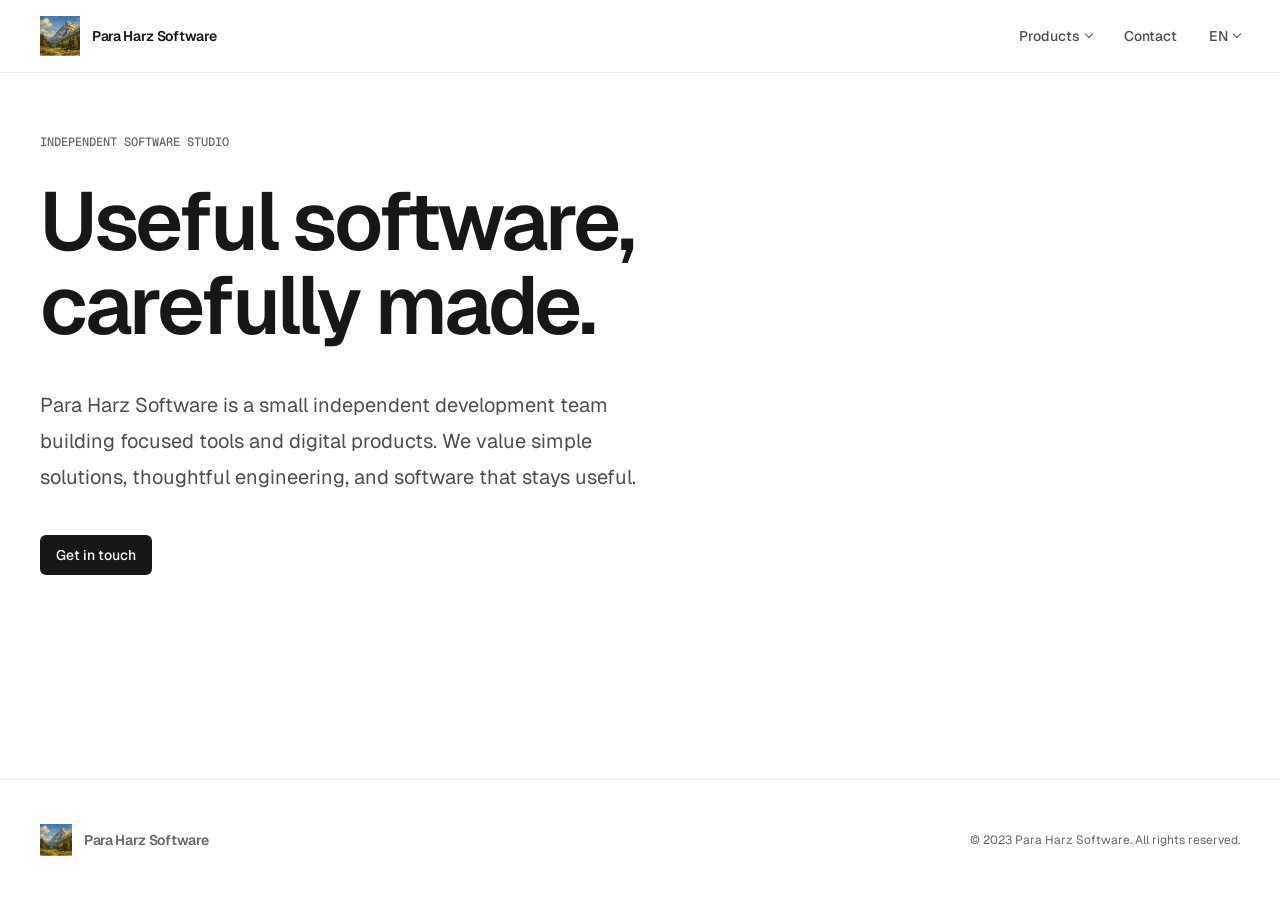
==== index.html @ f0044672 "Add files via upload" ====
<!doctype html>
<html lang="en">
<head>
  <meta charset="UTF-8">
  <meta name="viewport" content="width=device-width, initial-scale=1.0">
  <meta name="description" content="Para Harz Software is a small independent team building focused, dependable software.">
  <title>Para Harz Software — Independent software studio</title>
  <link rel="icon" type="image/x-icon" href="favicon.ico">
  <link rel="apple-touch-icon" href="images/Logo.PNG">
  <link rel="preconnect" href="https://fonts.googleapis.com">
  <link rel="preconnect" href="https://fonts.gstatic.com" crossorigin>
  <link href="https://fonts.googleapis.com/css2?family=Geist+Mono:wght@400;500&family=Geist:wght@400;500;600&display=swap" rel="stylesheet">
  <link rel="stylesheet" href="style.css">
</head>
<body>
  <header class="site-header">
    <nav class="nav container" aria-label="Main navigation">
      <a class="brand" href="#top" aria-label="Para Harz Software home">
        <img src="images/Logo.PNG" alt="" width="40" height="40">
        <span>Para Harz Software</span>
      </a>

      <button class="menu-toggle" type="button" aria-expanded="false" aria-controls="nav-links">
        <span class="sr-only">Open navigation menu</span>
        <span></span>
        <span></span>
      </button>

      <div class="nav-links" id="nav-links">
        <div class="nav-dropdown">
          <button class="dropdown-toggle" type="button" aria-expanded="false" aria-controls="products-menu">
            Products
            <span class="dropdown-chevron" aria-hidden="true"></span>
          </button>
          <div class="dropdown-menu" id="products-menu">
            <a href="products/tabryxdb.html">TabryxDB</a>
            <a href="products/taskcontroller.html">TaskController</a>
          </div>
        </div>
        <a href="mailto:hello@paraharz.com">Contact</a>
        <div class="nav-dropdown language-dropdown">
          <button class="dropdown-toggle" type="button" aria-expanded="false" aria-controls="language-menu">
            EN
            <span class="dropdown-chevron" aria-hidden="true"></span>
          </button>
          <div class="dropdown-menu" id="language-menu">
            <a href="index.html" lang="en" aria-current="page">English</a>
            <a href="de.html" lang="de">Deutsch</a>
          </div>
        </div>
      </div>
    </nav>
  </header>

  <main id="top">
    <section class="hero container">
      <p class="eyebrow">INDEPENDENT SOFTWARE STUDIO</p>
      <h1>Useful software,<br>carefully made.</h1>
      <p class="hero-copy">
        Para Harz Software is a small independent development team building focused tools and
        digital products. We value simple solutions, thoughtful engineering, and software that stays useful.
      </p>
      <div class="hero-actions">
        <a class="button button-primary" href="mailto:hello@paraharz.com">Get in touch</a>
      </div>
    </section>

  </main>

  <footer class="site-footer">
    <div class="container footer-inner">
      <div class="footer-brand">
        <img src="images/Logo.PNG" alt="" width="32" height="32">
        <span>Para Harz Software</span>
      </div>
      <p>© 2023 Para Harz Software. All rights reserved.</p>
    </div>
  </footer>

  <script src="main.js"></script>
</body>
</html>
---- style.css ----
:root {
  --color-primary: #171717;
  --color-background: #ffffff;
  --color-body: #4d4d4d;
  --color-muted: #666666;
  --color-line: #ebebeb;
  --color-focus: hsla(212, 100%, 48%, 1);
  --font-sans: "Geist", Arial, "Apple Color Emoji", "Segoe UI Emoji", "Segoe UI Symbol", sans-serif;
  --font-mono: "Geist Mono", ui-monospace, SFMono-Regular, "Roboto Mono", Menlo, Monaco, Consolas, monospace;
  --container: 1200px;
}

* {
  box-sizing: border-box;
}

html {
  scroll-behavior: smooth;
}

body {
  min-height: 100vh;
  min-height: 100svh;
  margin: 0;
  display: flex;
  flex-direction: column;
  background: var(--color-background);
  color: var(--color-primary);
  font-family: var(--font-sans);
  font-feature-settings: "liga" 1;
  -webkit-font-smoothing: antialiased;
}

main {
  flex: 1;
}

a {
  color: inherit;
  text-decoration: none;
}

button,
a {
  -webkit-tap-highlight-color: transparent;
}

a:focus-visible,
button:focus-visible {
  outline: 2px solid var(--color-focus);
  outline-offset: 3px;
}

.container {
  width: min(calc(100% - 64px), var(--container));
  margin-inline: auto;
}

.sr-only {
  position: absolute;
  width: 1px;
  height: 1px;
  padding: 0;
  margin: -1px;
  overflow: hidden;
  clip: rect(0, 0, 0, 0);
  white-space: nowrap;
  border: 0;
}

.site-header {
  position: sticky;
  top: 0;
  z-index: 20;
  background: rgba(255, 255, 255, 0.92);
  box-shadow: 0 1px 0 rgba(0, 0, 0, 0.08);
  backdrop-filter: blur(12px);
}

.nav {
  min-height: 72px;
  display: flex;
  align-items: center;
  justify-content: space-between;
}

.brand,
.footer-brand {
  display: inline-flex;
  align-items: center;
  gap: 12px;
  font-size: 14px;
  font-weight: 600;
  letter-spacing: -0.32px;
}

.brand img,
.footer-brand img {
  display: block;
  object-fit: cover;
}

.nav-links {
  display: flex;
  align-items: center;
  gap: 32px;
  font-size: 14px;
  font-weight: 500;
}

.nav-links > a:not(.nav-cta),
.dropdown-toggle {
  color: var(--color-body);
  transition: color 160ms ease;
}

.nav-links > a:not(.nav-cta):hover,
.dropdown-toggle:hover {
  color: var(--color-primary);
}

.nav-dropdown {
  position: relative;
}

.dropdown-toggle {
  padding: 0;
  border: 0;
  background: transparent;
  display: inline-flex;
  align-items: center;
  gap: 6px;
  font: inherit;
  cursor: pointer;
}

.dropdown-chevron {
  width: 6px;
  height: 6px;
  border-right: 1px solid currentColor;
  border-bottom: 1px solid currentColor;
  transform: translateY(-2px) rotate(45deg);
  transition: transform 160ms ease;
}

.dropdown-toggle[aria-expanded="true"] .dropdown-chevron {
  transform: translateY(2px) rotate(225deg);
}

.dropdown-menu {
  position: absolute;
  top: calc(100% + 16px);
  left: -16px;
  min-width: 184px;
  padding: 8px;
  display: none;
  background: var(--color-background);
  border-radius: 6px;
  box-shadow:
    0 0 0 1px rgba(0, 0, 0, 0.08),
    0 8px 24px rgba(0, 0, 0, 0.06);
}

.language-dropdown .dropdown-menu {
  right: -16px;
  left: auto;
  min-width: 144px;
}

.nav-dropdown.is-open .dropdown-menu {
  display: block;
}

.dropdown-menu a {
  display: block;
  padding: 10px 12px;
  border-radius: 4px;
  color: var(--color-primary);
  font-size: 14px;
  font-weight: 500;
}

.dropdown-menu a:hover {
  background: #fafafa;
}

.nav-cta,
.button-primary {
  display: inline-flex;
  align-items: center;
  justify-content: center;
  min-height: 40px;
  padding: 8px 16px;
  border-radius: 6px;
  background: var(--color-primary);
  color: var(--color-background);
  font-size: 14px;
  font-weight: 500;
  transition: background 160ms ease, transform 160ms ease;
}

.nav-cta:hover,
.button-primary:hover {
  background: #333333;
  transform: translateY(-1px);
}

.menu-toggle {
  display: none;
}

.hero {
  min-height: auto;
  padding-block: 64px;
  display: flex;
  flex-direction: column;
  justify-content: flex-start;
}

.eyebrow,
.section-label {
  margin: 0;
  color: var(--color-muted);
  font-family: var(--font-mono);
  font-size: 12px;
  font-weight: 500;
  line-height: 1;
  text-transform: uppercase;
}

.hero h1 {
  max-width: 1100px;
  margin: 32px 0 0;
  font-size: clamp(48px, 6.4vw, 88px);
  font-weight: 600;
  line-height: 1.02;
  letter-spacing: clamp(-4px, -0.04em, -2px);
}

.hero-copy {
  max-width: 620px;
  margin: 40px 0 0;
  color: var(--color-body);
  font-size: 20px;
  font-weight: 400;
  line-height: 1.8;
}

.hero-actions {
  display: flex;
  align-items: center;
  gap: 32px;
  margin-top: 40px;
}

.text-link {
  font-size: 14px;
  font-weight: 500;
}

.text-link span {
  display: inline-block;
  margin-left: 6px;
  transition: transform 160ms ease;
}

.text-link:hover span {
  transform: translateX(4px);
}

.hero-mark {
  margin-top: auto;
  padding-top: 80px;
  display: flex;
  justify-content: space-between;
  color: #808080;
  font-family: var(--font-mono);
  font-size: 12px;
  line-height: 1;
}

.section {
  padding-block: 120px;
  box-shadow: 0 -1px 0 rgba(0, 0, 0, 0.08);
  scroll-margin-top: 72px;
}

.statement {
  display: grid;
  grid-template-columns: 1fr 3fr;
  gap: 40px;
}

.statement-content {
  max-width: 780px;
}

.statement h2,
.section-heading h2,
.approach h2,
.contact h2 {
  margin: 0;
  font-size: clamp(40px, 5vw, 64px);
  font-weight: 600;
  line-height: 1.08;
  letter-spacing: -2.8px;
}

.statement-content p {
  max-width: 680px;
  margin: 40px 0 0;
  color: var(--color-body);
  font-size: 20px;
  line-height: 1.8;
}

.section-heading {
  display: grid;
  grid-template-columns: 1fr 3fr;
  gap: 40px;
  align-items: start;
  margin-bottom: 80px;
}

.service-list {
  box-shadow: 0 -1px 0 rgba(0, 0, 0, 0.08);
}

.service-row {
  display: grid;
  grid-template-columns: 1fr 2fr 2fr;
  gap: 40px;
  align-items: baseline;
  padding-block: 32px;
  box-shadow: 0 1px 0 rgba(0, 0, 0, 0.08);
}

.service-number {
  color: var(--color-muted);
  font-family: var(--font-mono);
  font-size: 12px;
}

.service-row h3 {
  margin: 0;
  font-size: 24px;
  font-weight: 600;
  line-height: 1.33;
  letter-spacing: -0.96px;
}

.service-row p {
  margin: 0;
  color: var(--color-body);
  font-size: 16px;
  line-height: 1.5;
}

.approach-grid {
  display: grid;
  grid-template-columns: 1fr 1fr;
  gap: 80px;
  margin-top: 80px;
}

.process-list {
  list-style: none;
  margin: 0;
  padding: 0;
  counter-reset: process;
  box-shadow: 0 -1px 0 rgba(0, 0, 0, 0.08);
}

.process-list li {
  display: grid;
  grid-template-columns: 1fr 2fr;
  gap: 32px;
  padding-block: 32px;
  box-shadow: 0 1px 0 rgba(0, 0, 0, 0.08);
}

.process-list span {
  font-size: 16px;
  font-weight: 600;
  letter-spacing: -0.32px;
}

.process-list p {
  margin: 0;
  color: var(--color-body);
  font-size: 16px;
  line-height: 1.5;
}

.contact-content {
  margin-top: 80px;
}

.contact-content a {
  display: inline-block;
  margin-top: 40px;
  color: var(--color-body);
  font-size: clamp(20px, 3vw, 32px);
  line-height: 1.25;
  letter-spacing: -1.28px;
  box-shadow: 0 1px 0 var(--color-body);
  transition: color 160ms ease;
}

.contact-content a:hover {
  color: var(--color-primary);
}

.site-footer {
  box-shadow: 0 -1px 0 rgba(0, 0, 0, 0.08);
}

.footer-inner {
  min-height: 120px;
  display: grid;
  grid-template-columns: 1fr auto;
  gap: 32px;
  align-items: center;
  color: var(--color-muted);
  font-size: 12px;
}

.footer-inner p {
  margin: 0;
}

.product-hero {
  min-height: auto;
  padding-block: 64px;
  display: flex;
  flex-direction: column;
  justify-content: flex-start;
}

.product-identity {
  display: flex;
  align-items: center;
  gap: 16px;
}

.product-symbol {
  width: 32px;
  height: 32px;
  display: inline-flex;
  align-items: center;
  justify-content: center;
  background: var(--color-primary);
  color: var(--color-background);
  font-family: var(--font-mono);
  font-size: 14px;
  font-weight: 500;
}

.product-identity p,
.product-status {
  margin: 0;
  color: var(--color-muted);
  font-family: var(--font-mono);
  font-size: 12px;
  font-weight: 500;
  line-height: 1;
}

.product-hero h1 {
  margin: 72px 0 0;
  font-size: clamp(48px, 7vw, 96px);
  font-weight: 600;
  line-height: 0.84;
  letter-spacing: -0.065em;
}

.product-tagline {
  margin: 56px 0 0;
  font-size: clamp(32px, 4vw, 48px);
  font-weight: 500;
  line-height: 1.08;
  letter-spacing: -2.4px;
}

.product-intro {
  margin-top: 48px;
  display: grid;
  grid-template-columns: minmax(0, 560px) auto;
  gap: 48px;
  align-items: end;
  justify-content: space-between;
}

.product-intro p {
  margin: 0;
  color: var(--color-body);
  font-size: 20px;
  line-height: 1.8;
}

.product-status {
  margin-top: auto;
  padding-top: 80px;
  display: flex;
  justify-content: space-between;
}

.product-overview {
  display: grid;
  grid-template-columns: 1fr 3fr;
  gap: 40px;
}

.product-overview-copy {
  max-width: 820px;
}

.product-overview h2,
.product-capabilities h2,
.product-contact h2 {
  margin: 0;
  font-size: clamp(40px, 5vw, 64px);
  font-weight: 600;
  line-height: 1.08;
  letter-spacing: -2.8px;
}

.product-overview-copy > p {
  max-width: 680px;
  margin: 40px 0 0;
  color: var(--color-body);
  font-size: 20px;
  line-height: 1.8;
}

.capability-list {
  display: grid;
  grid-template-columns: repeat(3, 1fr);
  box-shadow: 0 -1px 0 rgba(0, 0, 0, 0.08);
}

.capability-row {
  min-height: 320px;
  padding: 32px;
  display: flex;
  flex-direction: column;
  justify-content: space-between;
  box-shadow:
    1px 0 0 rgba(0, 0, 0, 0.08),
    0 1px 0 rgba(0, 0, 0, 0.08);
}

.capability-row:first-child {
  box-shadow:
    1px 0 0 rgba(0, 0, 0, 0.08),
    -1px 0 0 rgba(0, 0, 0, 0.08),
    0 1px 0 rgba(0, 0, 0, 0.08);
}

.capability-row > span {
  color: var(--color-muted);
  font-family: var(--font-mono);
  font-size: 12px;
}

.capability-row h3 {
  margin: 0;
  font-size: 24px;
  font-weight: 600;
  line-height: 1.33;
  letter-spacing: -0.96px;
}

.capability-row p {
  margin: 16px 0 0;
  color: var(--color-body);
  font-size: 16px;
  line-height: 1.5;
}

.product-principle {
  display: grid;
  grid-template-columns: 1fr 3fr;
  gap: 40px;
}

.product-principle blockquote {
  max-width: 880px;
  margin: 0;
  font-size: clamp(40px, 5vw, 64px);
  font-weight: 500;
  line-height: 1.15;
  letter-spacing: -2.8px;
}

.product-contact {
  display: grid;
  grid-template-columns: 1fr 3fr;
  gap: 40px;
}

.product-contact > div {
  max-width: 820px;
}

.product-contact a {
  display: inline-block;
  margin-top: 40px;
  color: var(--color-body);
  font-size: clamp(20px, 3vw, 32px);
  line-height: 1.25;
  letter-spacing: -1.28px;
  box-shadow: 0 1px 0 var(--color-body);
}

@media (max-width: 768px) {
  .container {
    width: min(calc(100% - 40px), var(--container));
  }

  .nav {
    min-height: 64px;
  }

  .menu-toggle {
    width: 40px;
    height: 40px;
    padding: 0;
    border: 0;
    border-radius: 50%;
    background: var(--color-background);
    box-shadow: 0 0 0 1px rgba(0, 0, 0, 0.08);
    display: flex;
    flex-direction: column;
    align-items: center;
    justify-content: center;
    gap: 5px;
    cursor: pointer;
  }

  .menu-toggle span:not(.sr-only) {
    width: 16px;
    height: 1px;
    background: var(--color-primary);
    transition: transform 160ms ease;
  }

  .menu-toggle[aria-expanded="true"] span:nth-last-child(2) {
    transform: translateY(3px) rotate(45deg);
  }

  .menu-toggle[aria-expanded="true"] span:last-child {
    transform: translateY(-3px) rotate(-45deg);
  }

  .nav-links {
    position: absolute;
    inset: 64px 0 auto;
    padding: 24px 20px 32px;
    display: none;
    flex-direction: column;
    align-items: stretch;
    gap: 8px;
    background: var(--color-background);
    box-shadow: 0 1px 0 rgba(0, 0, 0, 0.08);
  }

  .nav-links.is-open {
    display: flex;
  }

  .nav-links a {
    padding: 12px 0;
  }

  .nav-dropdown {
    width: 100%;
  }

  .dropdown-toggle {
    width: 100%;
    padding: 12px 0;
    justify-content: space-between;
  }

  .dropdown-menu {
    position: static;
    min-width: 0;
    margin: 0 0 4px;
    padding: 0 0 0 16px;
    border-radius: 0;
    box-shadow: none;
  }

  .dropdown-menu a {
    padding: 10px 0;
    color: var(--color-muted);
  }

  .dropdown-menu a:hover {
    background: transparent;
    color: var(--color-primary);
  }

  .nav-cta {
    margin-top: 8px;
  }

  .hero {
    min-height: auto;
    padding-block: 80px 48px;
  }

  .hero h1 {
    margin-top: 24px;
    font-size: clamp(40px, 10vw, 52px);
    line-height: 1.04;
    letter-spacing: -2px;
  }

  .hero-copy {
    margin-top: 32px;
    font-size: 18px;
    line-height: 1.56;
  }

  .hero-actions {
    align-items: flex-start;
    flex-direction: column;
    gap: 24px;
    margin-top: 32px;
  }

  .button-primary {
    width: 100%;
  }

  .hero-mark {
    padding-top: 64px;
  }

  .section {
    padding-block: 80px;
    scroll-margin-top: 64px;
  }

  .statement,
  .section-heading,
  .approach-grid {
    grid-template-columns: 1fr;
    gap: 48px;
  }

  .section-heading,
  .approach-grid,
  .contact-content {
    margin-top: 0;
    margin-bottom: 48px;
  }

  .statement h2,
  .section-heading h2,
  .approach h2,
  .contact h2 {
    font-size: 40px;
    letter-spacing: -2.4px;
  }

  .statement-content p {
    margin-top: 32px;
    font-size: 18px;
    line-height: 1.56;
  }

  .service-row {
    grid-template-columns: 40px 1fr;
    gap: 16px;
  }

  .service-row p {
    grid-column: 2;
  }

  .approach-grid {
    margin-top: 48px;
  }

  .process-list li {
    grid-template-columns: 80px 1fr;
    gap: 16px;
  }

  .contact-content {
    margin-top: 48px;
    margin-bottom: 0;
  }

  .footer-inner {
    min-height: auto;
    padding-block: 40px;
    grid-template-columns: 1fr;
    gap: 20px;
  }

  .product-hero {
    min-height: auto;
    padding-block: 64px 40px;
  }

  .product-hero h1 {
    margin-top: 56px;
    font-size: clamp(40px, 12vw, 56px);
  }

  .product-tagline {
    margin-top: 40px;
    font-size: 32px;
    letter-spacing: -1.28px;
  }

  .product-intro {
    margin-top: 32px;
    grid-template-columns: 1fr;
    gap: 32px;
    align-items: start;
  }

  .product-intro p {
    font-size: 18px;
    line-height: 1.56;
  }

  .product-status {
    padding-top: 64px;
  }

  .product-overview,
  .product-principle,
  .product-contact {
    grid-template-columns: 1fr;
    gap: 48px;
  }

  .product-overview h2,
  .product-capabilities h2,
  .product-contact h2,
  .product-principle blockquote {
    font-size: 40px;
    letter-spacing: -2.4px;
  }

  .product-overview-copy > p {
    margin-top: 32px;
    font-size: 18px;
    line-height: 1.56;
  }

  .capability-list {
    grid-template-columns: 1fr;
  }

  .capability-row,
  .capability-row:first-child {
    min-height: 240px;
    padding: 24px 0;
    box-shadow: 0 1px 0 rgba(0, 0, 0, 0.08);
  }
}

@media (max-width: 400px) {
  .container {
    width: min(calc(100% - 32px), var(--container));
  }

  .brand span {
    max-width: 130px;
  }

  .hero-mark span:nth-child(2) {
    display: none;
  }
}

@media (prefers-reduced-motion: reduce) {
  html {
    scroll-behavior: auto;
  }

  *,
  *::before,
  *::after {
    transition-duration: 0.01ms !important;
  }
}
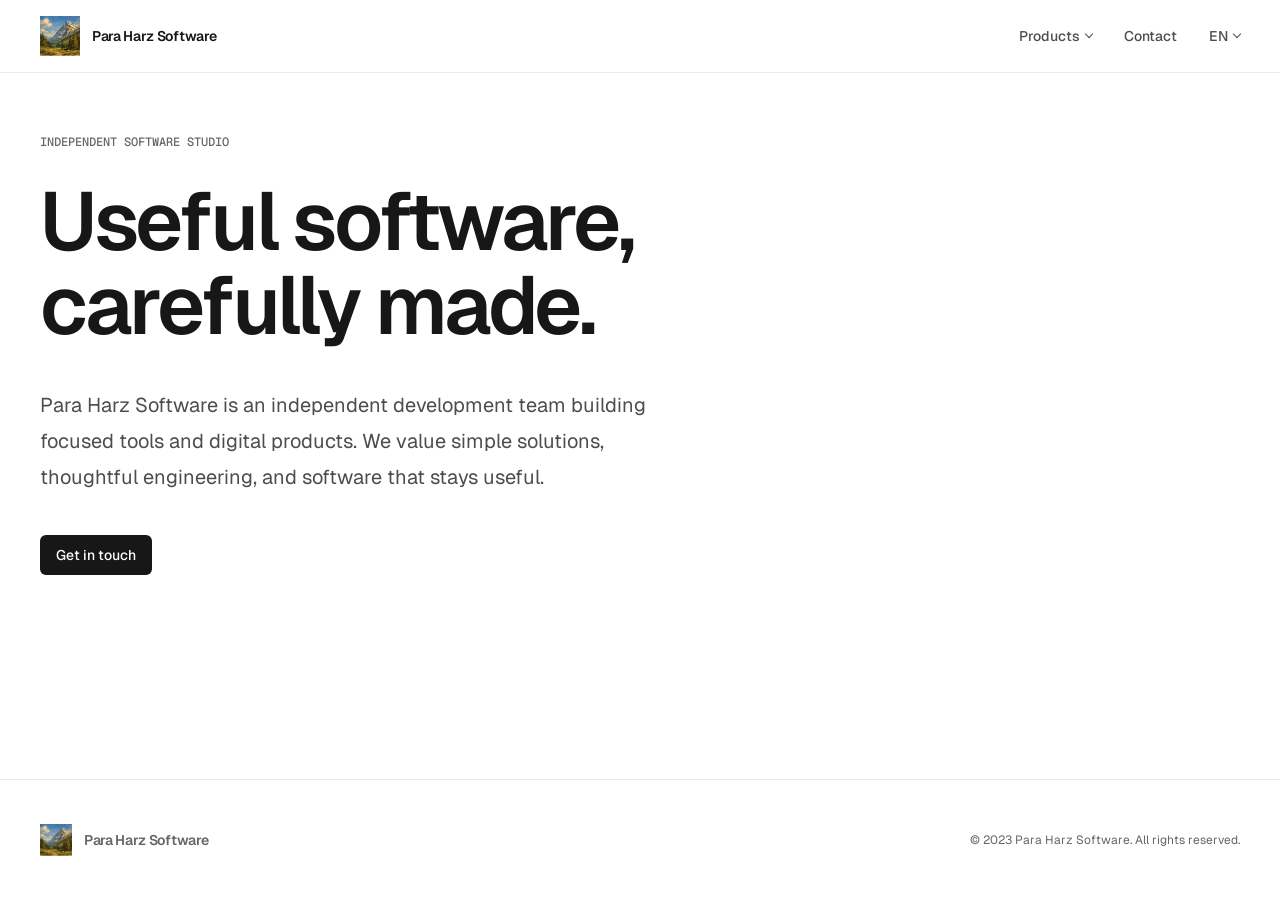
==== commit 6139a870: "Update index.html" ====
--- a/index.html
+++ b/index.html
@@ -3,7 +3,7 @@
 <head>
   <meta charset="UTF-8">
   <meta name="viewport" content="width=device-width, initial-scale=1.0">
-  <meta name="description" content="Para Harz Software is a small independent team building focused, dependable software.">
+  <meta name="description" content="Para Harz Software is an independent team building focused, dependable software.">
   <title>Para Harz Software — Independent software studio</title>
   <link rel="icon" type="image/x-icon" href="favicon.ico">
   <link rel="apple-touch-icon" href="images/Logo.PNG">
@@ -57,7 +57,7 @@
       <p class="eyebrow">INDEPENDENT SOFTWARE STUDIO</p>
       <h1>Useful software,<br>carefully made.</h1>
       <p class="hero-copy">
-        Para Harz Software is a small independent development team building focused tools and
+        Para Harz Software is an independent development team building focused tools and
         digital products. We value simple solutions, thoughtful engineering, and software that stays useful.
       </p>
       <div class="hero-actions">
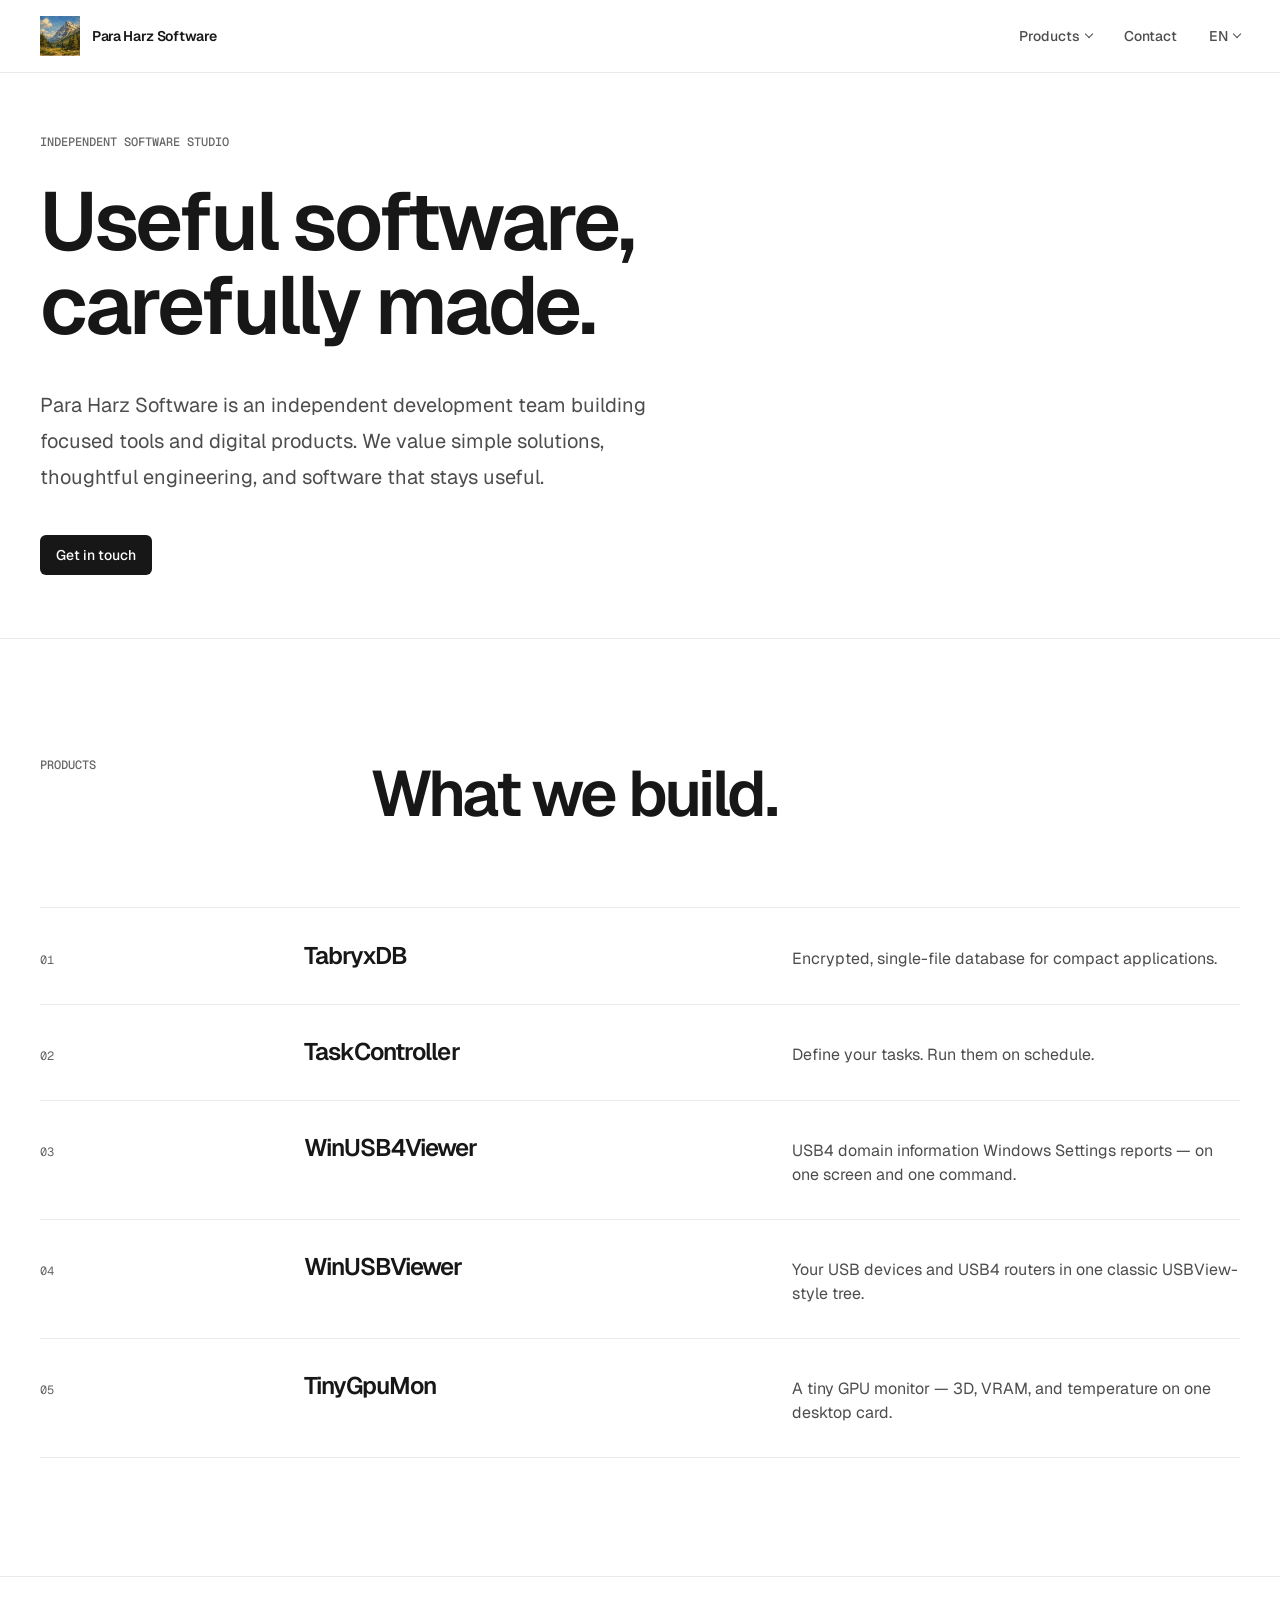
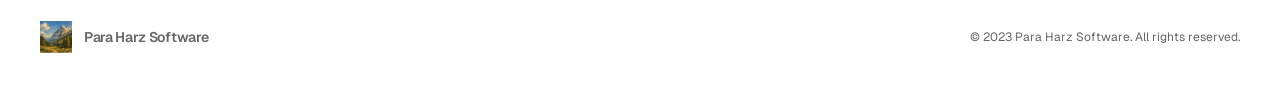
==== commit 8576bd6b: "Add WinUSB4Viewer, WinUSBViewer and TinyGpuMon product pages; add products section to homepages" ====
--- a/index.html
+++ b/index.html
@@ -35,6 +35,9 @@
           <div class="dropdown-menu" id="products-menu">
             <a href="products/tabryxdb.html">TabryxDB</a>
             <a href="products/taskcontroller.html">TaskController</a>
+            <a href="products/winusb4viewer.html">WinUSB4Viewer</a>
+            <a href="products/winusbviewer.html">WinUSBViewer</a>
+            <a href="products/tinygpumon.html">TinyGpuMon</a>
           </div>
         </div>
         <a href="mailto:hello@paraharz.com">Contact</a>
@@ -65,6 +68,42 @@
       </div>
     </section>
 
+    <section class="section" id="products">
+      <div class="container">
+        <div class="section-heading">
+          <p class="section-label">PRODUCTS</p>
+          <h2>What we build.</h2>
+        </div>
+        <div class="service-list">
+          <a class="service-row" href="products/tabryxdb.html">
+            <span class="service-number">01</span>
+            <h3>TabryxDB</h3>
+            <p>Encrypted, single-file database for compact applications.</p>
+          </a>
+          <a class="service-row" href="products/taskcontroller.html">
+            <span class="service-number">02</span>
+            <h3>TaskController</h3>
+            <p>Define your tasks. Run them on schedule.</p>
+          </a>
+          <a class="service-row" href="products/winusb4viewer.html">
+            <span class="service-number">03</span>
+            <h3>WinUSB4Viewer</h3>
+            <p>USB4 domain information Windows Settings reports — on one screen and one command.</p>
+          </a>
+          <a class="service-row" href="products/winusbviewer.html">
+            <span class="service-number">04</span>
+            <h3>WinUSBViewer</h3>
+            <p>Your USB devices and USB4 routers in one classic USBView-style tree.</p>
+          </a>
+          <a class="service-row" href="products/tinygpumon.html">
+            <span class="service-number">05</span>
+            <h3>TinyGpuMon</h3>
+            <p>A tiny GPU monitor — 3D, VRAM, and temperature on one desktop card.</p>
+          </a>
+        </div>
+      </div>
+    </section>
+
   </main>
 
   <footer class="site-footer">
--- a/style.css
+++ b/style.css
@@ -354,6 +354,16 @@
   color: var(--color-body);
   font-size: 16px;
   line-height: 1.5;
+}
+
+a.service-row {
+  color: inherit;
+  text-decoration: none;
+  transition: background 160ms ease;
+}
+
+a.service-row:hover {
+  background: #fafafa;
 }
 
 .approach-grid {
